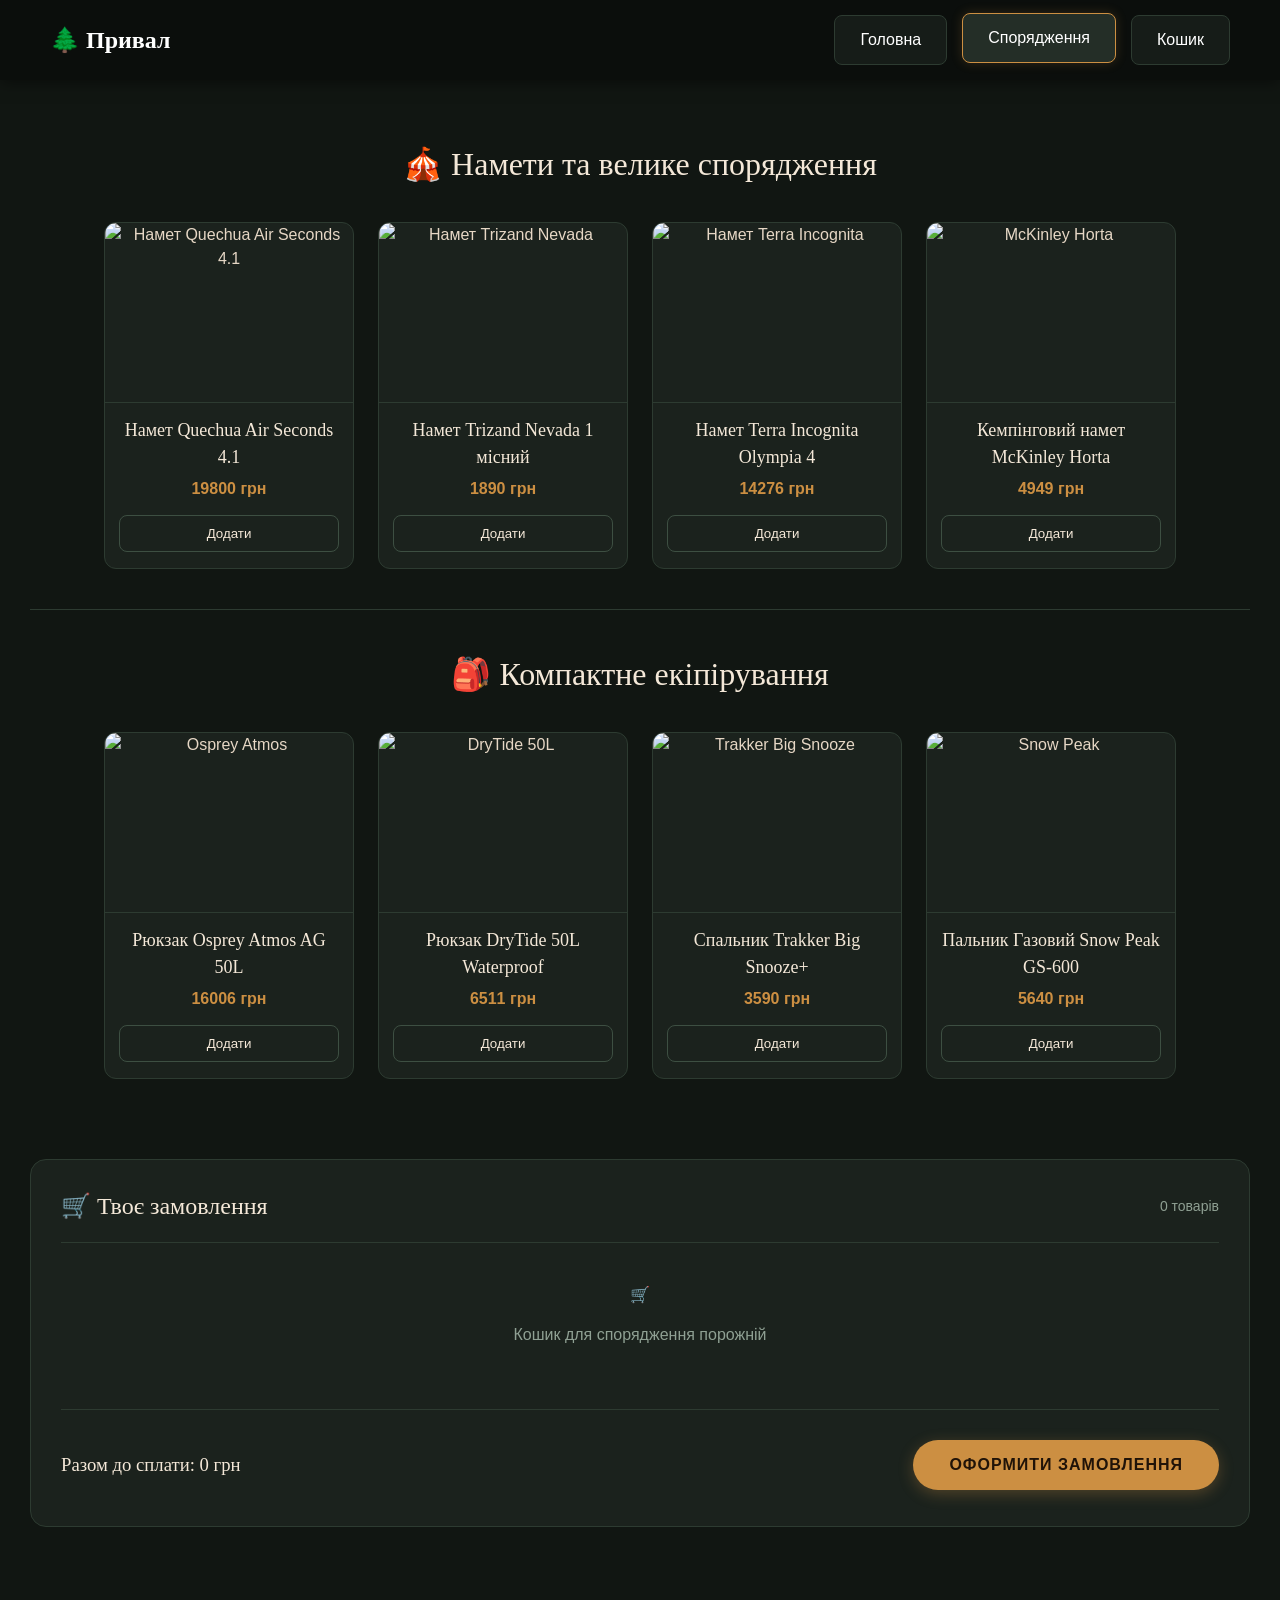
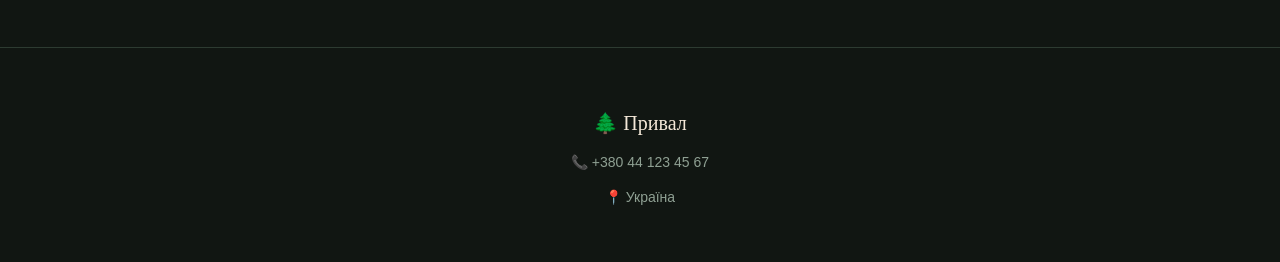
==== catalog.html @ 3d064ebd "скелет сайту" ====
<!DOCTYPE html>
<html lang="uk">
<head>
    <meta charset="UTF-8" />
    <meta name="viewport" content="width=device-width, initial-scale=1.0" />
    <title>Привал — Спорядження</title>
    <link rel="stylesheet" href="./style.css">
</head>
<body>

    <nav class="navbar">
      <div class="logo">🌲 Привал</div>
      <div class="nav-buttons">
        <a href="./index.html">Головна</a>
        <a href="./catalog.html" class="active">Спорядження</a>
        <a href="#cart">Кошик</a>
      </div>
    </nav>

    <main>
      <section id="menu" class="menu-section">
        <h2>🎪 Намети та велике спорядження</h2>
        <div class="products">
            
            <div class="product">
                <img src="https://encrypted-tbn0.gstatic.com/images?q=tbn:ANd9GcQGm6g2wba1edFoTv6MEHc2P-28HxmRFaOlHBHRuiIBcw&s=10" alt="Намет Quechua Air Seconds 4.1" />
                <h3>Намет Quechua Air Seconds 4.1</h3>
                <p>19800 грн</p>
                <button data-name="Намет Quechua Air Seconds 4.1" data-price="19800" class="add-to-cart-btn">Додати</button>
            </div>

            <div class="product">
                <img src="https://encrypted-tbn0.gstatic.com/images?q=tbn:ANd9GcS1f1GEA_UHNCOSRzOutMaaDP851keE847baYWenuKg4w&s=10" alt="Намет Trizand Nevada" />
                <h3>Намет Trizand Nevada 1 місний</h3>
                <p>1890 грн</p>
                <button data-name="Намет Trizand Nevada 4 місний" data-price="1890" class="add-to-cart-btn">Додати</button>
            </div>

            <div class="product">
                <img src="https://encrypted-tbn0.gstatic.com/images?q=tbn:ANd9GcTVwwOmitrfmngxRjzTIgZGJCdhiE3jhxIwACFZUlAgLA&s=10" alt="Намет Terra Incognita" />
                <h3>Намет Terra Incognita Olympia 4</h3>
                <p>14276 грн</p>
                <button data-name="Намет Terra Incognita Olympia 4" data-price="14276" class="add-to-cart-btn">Додати</button>
            </div>

            <div class="product">
                <img src="https://encrypted-tbn0.gstatic.com/images?q=tbn:ANd9GcTi1rWc3SzjoexCOLsDJQbEFiVpJNK-JUG4YLcRy8eqYQ&s" alt="McKinley Horta" />
                <h3>Кемпінговий намет McKinley Horta</h3>
                <p>4949 грн</p>
                <button data-name="Кемпінговий намет McKinley Horta" data-price="4949" class="add-to-cart-btn">Додати</button>
            </div>

        </div>
      </section>

      <section class="menu-section sweets-section">
        <h2>🎒 Компактне екіпірування</h2>
        <div class="products">
            
            <div class="product">
                <img src="https://encrypted-tbn0.gstatic.com/images?q=tbn:ANd9GcSp0NMQpD7cM5kO9NEJudoNaPr93kkYctl3czNx7SO9NA&s=10" alt="Osprey Atmos" />
                <h3>Рюкзак Osprey Atmos AG 50L</h3>
                <p>16006 грн</p>
                <button data-name="Рюкзак Osprey Atmos AG 50L" data-price="16006" class="add-to-cart-btn">Додати</button>
            </div>

            <div class="product">
                <img src="https://encrypted-tbn0.gstatic.com/images?q=tbn:ANd9GcTNNmLAn_lC6kW7upzDwuEKzzZqrlwxmO4LAe0iiPgAGg&s=10" alt="DryTide 50L" />
                <h3>Рюкзак DryTide 50L Waterproof</h3>
                <p>6511 грн</p>
                <button data-name="Рюкзак DryTide 50L Waterproof" data-price="6511" class="add-to-cart-btn">Додати</button>
            </div>

            <div class="product">
                <img src="https://encrypted-tbn0.gstatic.com/images?q=tbn:ANd9GcT_lwdQkHltQ5ksGExZJE8_54b4TreEn6GZtsTHi8s6Sg&s=10" alt="Trakker Big Snooze" />
                <h3>Спальник Trakker Big Snooze+</h3>
                <p>3590 грн</p>
                <button data-name="Спальник Trakker Big Snooze+" data-price="3590" class="add-to-cart-btn">Додати</button>
            </div>

            <div class="product">
                <img src="https://encrypted-tbn0.gstatic.com/images?q=tbn:ANd9GcTb8XxMr0n_6QTz0ZhH1CKzoRhKMQkzaWxtCK8QApY8Fw&s=10" alt="Snow Peak" />
                <h3>Пальник Газовий Snow Peak GS-600</h3>
                <p>5640 грн</p>
                <button data-name="Пальник Газовий Snow Peak GS-600" data-price="5640" class="add-to-cart-btn">Додати</button>
            </div>

        </div>
      </section>

      <section class="cart-section" id="cart">
        <div class="cart-header">
          <h2>🛒 Твоє замовлення</h2>
          <span id="cartCount">0 товарів</span>
        </div>

        <div id="cartItems"></div>

        <div class="cart-bottom">
          <h3>Разом до сплати: <span id="total">0</span> грн</h3>
          <button class="order-btn" id="orderBtn">Оформити замовлення</button>
        </div>
      </section>
    </main>

    <footer>
      <p>🌲 Привал</p>
      <p>📞 +380 44 123 45 67</p>
      <p>📍 Україна</p>
    </footer>

    <script src="./catalog.js" defer></script>
</body>
</html>
---- style.css ----
@import url('https://googleapis.com');

:root {
    --bg: #111612;
    --surface: #1b221d;
    --surface-raised: #242e27;
    --border: #2d3b31;
    --border-light: #3d4f42;
    --cream: #f4e8d8;
    --text: #e6d7c5;
    --text-muted: #8fa093;
    --accent: #cc8f42;
    --accent-hover: #e2a755;
    --accent-ink: #201308;
}

* {
    box-sizing: border-box;
}

html {
    scroll-behavior: smooth;
}

body {
    margin: 0;
    background: var(--bg);
    color: var(--text);
    font-family: 'Karla', sans-serif;
    line-height: 1.5;
}

h1, h2, h3 {
    font-family: 'Fraunces', serif;
    color: var(--cream);
    font-weight: 500;
}

/* ---------- Navbar ---------- */
.navbar {
    width: 100%;
    height: 80px;
    background: #0b0e0c;
    display: flex;
    align-items: center;
    justify-content: space-between;
    padding: 0 50px;
    box-shadow: 0 2px 15px rgba(0,0,0,0.5);
    position: sticky;
    top: 0;
    z-index: 1000;
}

.logo {
    color: white;
    font-size: 24px;
    font-weight: bold;
    font-family: 'Fraunces', serif;
}

.nav-buttons  {
    display: flex;
    gap: 15px;
}

.nav-buttons a {
    background: #161c18;
    color: white;
    border: 1px solid var(--border);
    padding: 12px 25px;
    border-radius: 8px;
    font-size: 16px;
    cursor: pointer;
    transition: 0.3s;
    text-decoration: none;
}

.nav-buttons a:hover,
.nav-buttons a.active {
    background: var(--surface-raised);
    box-shadow: 0 0 12px rgba(204, 143, 66, 0.2);
    transform: translateY(-2px);
    border-color: var(--accent);
}

/* ---------- Hero (index.html) ---------- */
main {
    max-width: 1300px;
    margin: auto;
    padding: 20px 30px;
}

.hero-section {
    background: linear-gradient(135deg, rgba(17, 22, 18, 0.95) 0%, rgba(36, 46, 39, 0.85) 100%), 
                url('https://unsplash.com') no-repeat center center/cover;
    color: white;
    padding: 100px 40px;
    border-radius: 24px;
    border: 1px solid var(--border);
    text-align: center;
    min-height: 500px;
    display: flex;
    flex-direction: column;
    justify-content: center;
    align-items: center;
    margin-top: 20px;
}

.hero-subtitle {
    display: inline-block;
    color: var(--accent);
    font-size: 14px;
    font-weight: 700;
    text-transform: uppercase;
    letter-spacing: 2px;
    margin-bottom: 15px;
}

.hero-section h2 {
    font-size: clamp(34px, 5vw, 52px);
    margin: 0 0 20px;
    line-height: 1.2;
}

.hero-section p {
    font-size: 18px;
    color: var(--text-muted);
    max-width: 700px;
    margin: 0 auto 35px;
}

.btn {
    background: var(--accent);
    color: var(--accent-ink);
    border: none;
    font-family: 'Karla', sans-serif;
    font-weight: 700;
    font-size: 15px;
    padding: 14px 35px;
    border-radius: 999px;
    cursor: pointer;
    text-decoration: none;
    display: inline-block;
    transition: background 0.2s ease, transform 0.2s ease;
}

.btn:hover {
    background: var(--accent-hover);
    transform: translateY(-2px);
}

/* ---------- Layout & Sections (catalog.html) ---------- */
.menu-section {
    padding: 40px 0;
}

.menu-section h2 {
    text-align: center;
    font-size: 32px;
    margin: 0 0 34px;
}

.sweets-section {
    border-top: 1px solid var(--border);
}

/* ---------- Product grid ---------- */
.products {
    display: flex;
    flex-wrap: wrap;
    justify-content: center;
    gap: 24px;
}

.product {
    width: 250px;
    background: var(--surface);
    border: 1px solid var(--border);
    border-radius: 12px;
    overflow: hidden;
    text-align: center;
    transition: border-color 0.2s ease, transform 0.2s ease;
    display: flex;
    flex-direction: column;
} 

.product:hover {
    box-shadow: 0 4px 20px rgba(0, 0, 0, 0.4);
    transform: translateY(-5px);
    border-color: var(--border-light);
}

.product img {
    width: 100%;
    height: 180px;
    object-fit: cover;
    border-bottom: 1px solid var(--border);
}

.product h3 {
    font-size: 18px;
    margin: 14px 12px 6px;
    min-height: 44px;
    display: flex;
    align-items: center;
    justify-content: center;
}

.product p {
    color: var(--accent);
    font-weight: 700;
    font-size: 16px;
    margin: 0 0 14px;
}

.product button {
    background: transparent;
    color: var(--cream);
    border: 1px solid var(--border-light);
    padding: 10px 20px;
    margin: 0 14px 16px;
    border-radius: 8px;
    cursor: pointer;
    font-family: 'Karla', sans-serif;
    font-weight: 500;
    transition: 0.2s;
}

.product button:hover {
    background: var(--accent);
    border-color: var(--accent);
    color: var(--accent-ink);
}

/* ---------- Cart ---------- */
.cart-section {
    margin: 40px auto;
    padding: 28px 30px;
    background: var(--surface);
    border: 1px solid var(--border);
    border-radius: 16px;
}

.cart-header {
    display: flex;
    justify-content: space-between;
    align-items: center;
    padding-bottom: 18px;
    border-bottom: 1px solid var(--border);
}

.cart-header h2 {
    font-size: 24px;
    margin: 0;
}

#cartCount {
    color: var(--text-muted);
    font-size: 14px;
}

.empty-cart {
    text-align: center;
    padding: 40px 0 20px;
    color: var(--text-muted);
}

.cart-item {
    display: flex;
    align-items: center;
    justify-content: space-between;
    gap: 20px;
    padding: 14px 16px;
    margin-top: 12px;
    background: var(--surface-raised);
    border: 1px solid var(--border);
    border-radius: 9px;
}

.cart-item-info {
    flex: 1;
    min-width: 0;
}

.cart-item-name {
    color: var(--cream);
    font-weight: 500;
}

.cart-item-price {
    color: var(--text-muted);
    font-size: 14px;
    margin-top: 2px;
}

.quantity {
    display: flex;
    gap: 6px;
    align-items: center;
}

.quantity button {
    background: transparent;
    color: var(--cream);
    border: 1px solid var(--border-light);
    padding: 6px 13px;
    border-radius: 6px;
    cursor: pointer;
}

.quantity button:hover {
    background: var(--accent);
    border-color: var(--accent);
    color: var(--accent-ink);
}

.remove {
    background: transparent;
    color: var(--text-muted);
    border: 1px solid var(--border);
    padding: 8px 14px;
    border-radius: 6px;
    cursor: pointer;
}

.remove:hover {
    border-color: #a55;
    color: #e08080;
}

.cart-bottom {
    display: flex;
    justify-content: space-between;
    align-items: center;
    margin-top: 26px;
    padding-top: 22px;
    border-top: 1px solid var(--border);
}

/* ---------- Footer ---------- */
footer {
    text-align: center;
    padding: 40px 24px;
    border-top: 1px solid var(--border);
    color: var(--text-muted);
    font-size: 14px;
    margin-top: 60px;
}

footer p:first-child {
    font-family: 'Fraunces', serif;
    color: var(--cream);
    font-size: 20px;
    margin-bottom: 12px;
}

/* ---------- Responsive ---------- */
@media (max-width: 600px) {
    .navbar {
        padding: 15px 10px;
        flex-direction: column;
        height: auto;
        gap: 15px;
    }
    .nav-buttons {
        width: 100%;
        justify-content: center;
    }
}
.order-btn {
    background: var(--accent);
    color: var(--accent-ink);
    padding: 16px 36px;
    border: none;
    border-radius: 999px;
    font-family: 'Karla', sans-serif;
    font-weight: 700;
    font-size: 16px;
    cursor: pointer;
    text-transform: uppercase;
    letter-spacing: 1px;
    transition: background 0.3s cubic-bezier(0.4, 0, 0.2, 1), 
                transform 0.2s ease, 
                box-shadow 0.3s ease;
    box-shadow: 0 4px 15px rgba(204, 143, 66, 0.3);
    animation: buttonPulse 2s infinite ease-in-out;
}

.order-btn:hover {
    background: var(--accent-hover);
    transform: translateY(-3px);
    box-shadow: 0 8px 25px rgba(226, 167, 85, 0.5);
}

.order-btn:active {
    transform: translateY(-1px);
    box-shadow: 0 4px 10px rgba(204, 143, 66, 0.4);
}

@keyframes buttonPulse {
    0% {
        box-shadow: 0 4px 15px rgba(204, 143, 66, 0.3);
    }
    50% {
        box-shadow: 0 4px 25px rgba(204, 143, 66, 0.6), 
                    0 0 0 10px rgba(204, 143, 66, 0.15);
    }
    100% {
        box-shadow: 0 4px 15px rgba(204, 143, 66, 0.3);
    }
}
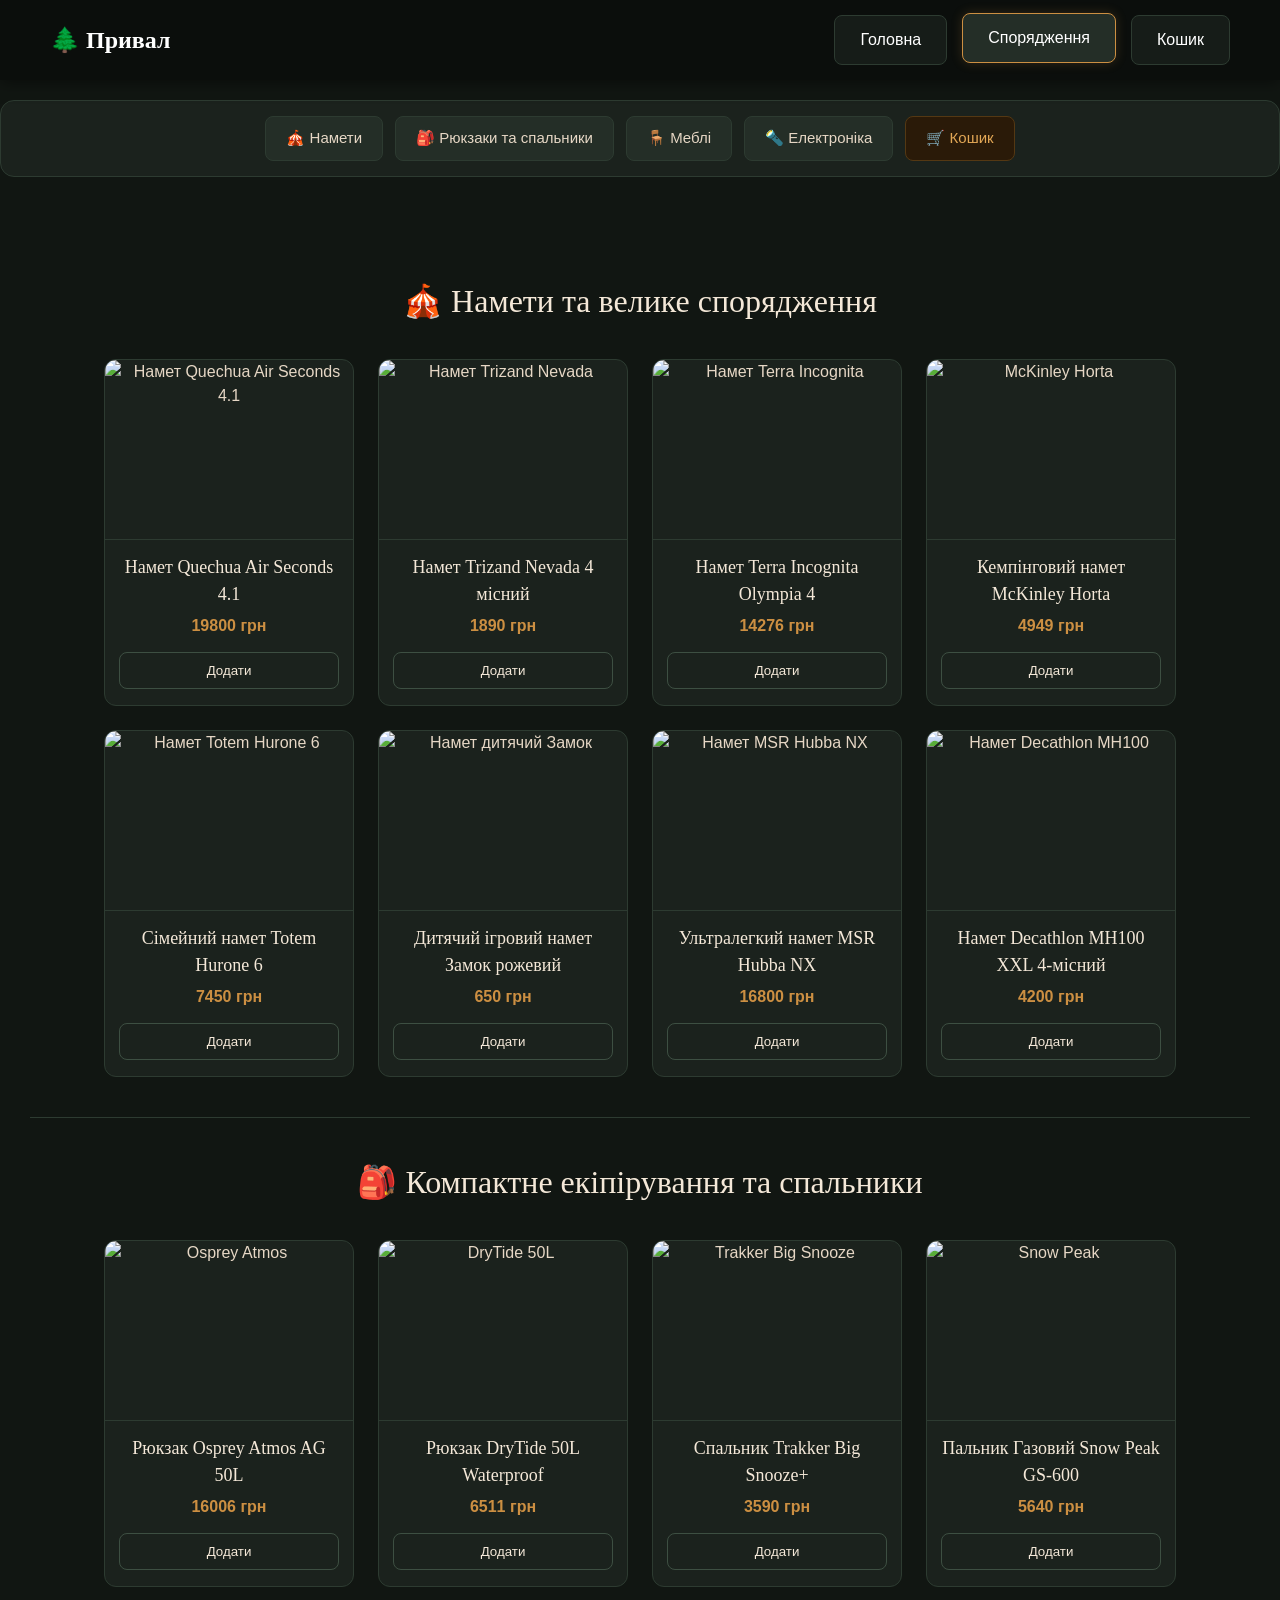
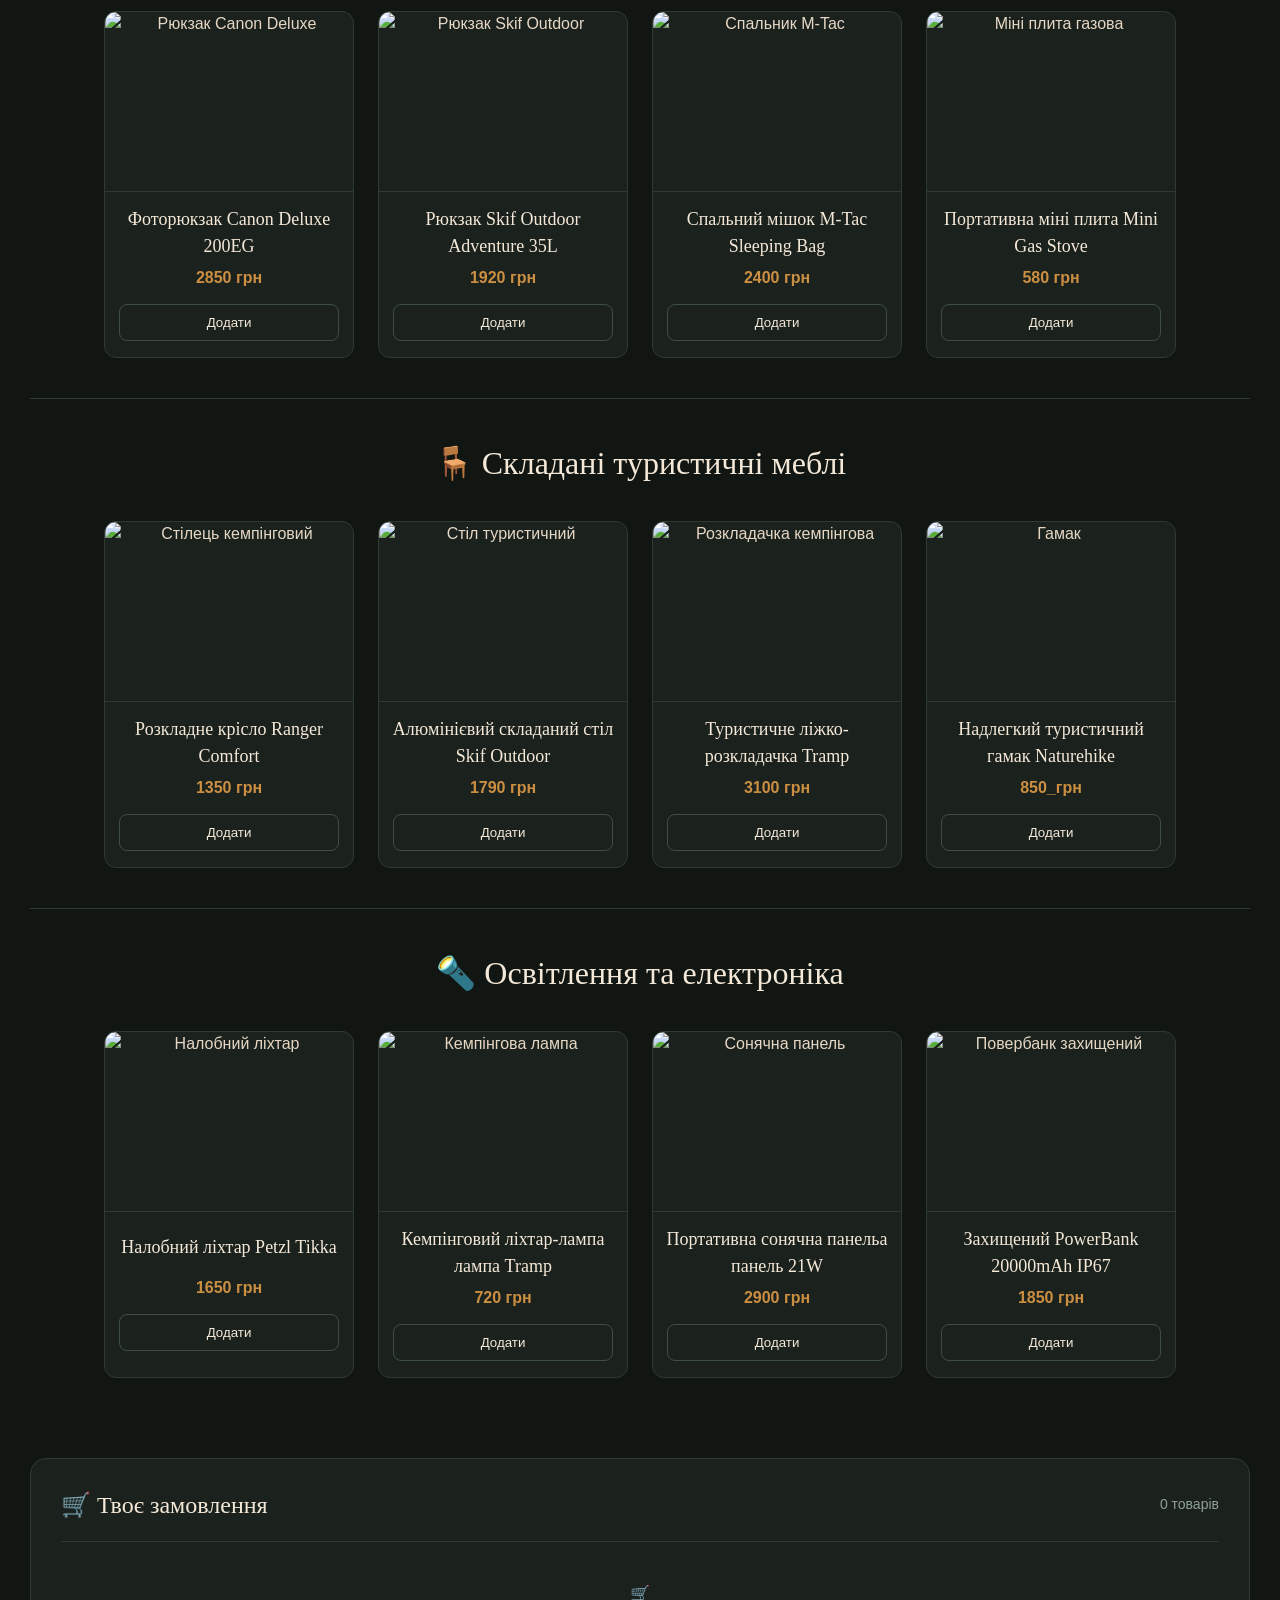
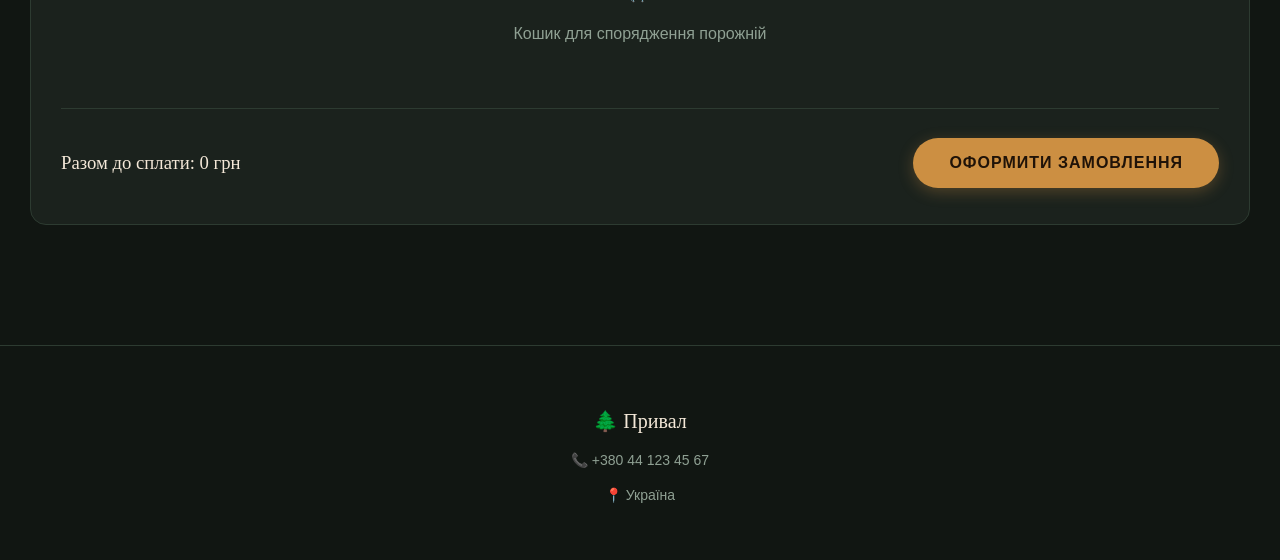
==== commit 6cbf930b: "я збільшив кількість товарів" ====
--- a/catalog.html
+++ b/catalog.html
@@ -16,73 +16,205 @@
         <a href="#cart">Кошик</a>
       </div>
     </nav>
-
+<div class="category-nav">
+    <a href="#tents-section" class="category-link">🎪 Намети</a>
+    <a href="#backpacks-section" class="category-link">🎒 Рюкзаки та спальники</a>
+    <a href="#furniture-section" class="category-link">🪑 Меблі</a>
+    <a href="#light-section" class="category-link">🔦 Електроніка</a>
+    <a href="#cart" class="category-link cart-link">🛒 Кошик</a>
+</div>
     <main>
-      <section id="menu" class="menu-section">
+      <section id="tents-section" class="menu-section">
         <h2>🎪 Намети та велике спорядження</h2>
         <div class="products">
             
             <div class="product">
-                <img src="https://encrypted-tbn0.gstatic.com/images?q=tbn:ANd9GcQGm6g2wba1edFoTv6MEHc2P-28HxmRFaOlHBHRuiIBcw&s=10" alt="Намет Quechua Air Seconds 4.1" />
+                <img src="https://gstatic.com" alt="Намет Quechua Air Seconds 4.1" />
                 <h3>Намет Quechua Air Seconds 4.1</h3>
                 <p>19800 грн</p>
                 <button data-name="Намет Quechua Air Seconds 4.1" data-price="19800" class="add-to-cart-btn">Додати</button>
             </div>
 
             <div class="product">
-                <img src="https://encrypted-tbn0.gstatic.com/images?q=tbn:ANd9GcS1f1GEA_UHNCOSRzOutMaaDP851keE847baYWenuKg4w&s=10" alt="Намет Trizand Nevada" />
-                <h3>Намет Trizand Nevada 1 місний</h3>
+                <img src="https://gstatic.com" alt="Намет Trizand Nevada" />
+                <h3>Намет Trizand Nevada 4 місний</h3>
                 <p>1890 грн</p>
                 <button data-name="Намет Trizand Nevada 4 місний" data-price="1890" class="add-to-cart-btn">Додати</button>
             </div>
 
             <div class="product">
-                <img src="https://encrypted-tbn0.gstatic.com/images?q=tbn:ANd9GcTVwwOmitrfmngxRjzTIgZGJCdhiE3jhxIwACFZUlAgLA&s=10" alt="Намет Terra Incognita" />
+                <img src="https://gstatic.com" alt="Намет Terra Incognita" />
                 <h3>Намет Terra Incognita Olympia 4</h3>
                 <p>14276 грн</p>
                 <button data-name="Намет Terra Incognita Olympia 4" data-price="14276" class="add-to-cart-btn">Додати</button>
             </div>
 
             <div class="product">
-                <img src="https://encrypted-tbn0.gstatic.com/images?q=tbn:ANd9GcTi1rWc3SzjoexCOLsDJQbEFiVpJNK-JUG4YLcRy8eqYQ&s" alt="McKinley Horta" />
+                <img src="https://gstatic.com" alt="McKinley Horta" />
                 <h3>Кемпінговий намет McKinley Horta</h3>
                 <p>4949 грн</p>
                 <button data-name="Кемпінговий намет McKinley Horta" data-price="4949" class="add-to-cart-btn">Додати</button>
             </div>
 
-        </div>
-      </section>
-
-      <section class="menu-section sweets-section">
-        <h2>🎒 Компактне екіпірування</h2>
+            <div class="product">
+                <img src="сюди встав посилання" alt="Намет Totem Hurone 6" />
+                <h3>Сімейний намет Totem Hurone 6</h3>
+                <p>7450 грн</p>
+                <button data-name="Сімейний намет Totem Hurone 6" data-price="7450" class="add-to-cart-btn">Додати</button>
+            </div>
+
+            <div class="product">
+                <img src="сюди встав посилання" alt="Намет дитячий Замок" />
+                <h3>Дитячий ігровий намет Замок рожевий</h3>
+                <p>650 грн</p>
+                <button data-name="Дитячий ігровий намет Замок рожевий" data-price="650" class="add-to-cart-btn">Додати</button>
+            </div>
+
+            <div class="product">
+                <img src="сюди встав посилання" alt="Намет MSR Hubba NX" />
+                <h3>Ультралегкий намет MSR Hubba NX</h3>
+                <p>16800 грн</p>
+                <button data-name="Ультралегкий намет MSR Hubba NX" data-price="16800" class="add-to-cart-btn">Додати</button>
+            </div>
+
+            <div class="product">
+                <img src="сюди встав посилання" alt="Намет Decathlon MH100" />
+                <h3>Намет Decathlon MH100 XXL 4-місний</h3>
+                <p>4200 грн</p>
+                <button data-name="Намет Decathlon MH100 XXL 4-місний" data-price="4200" class="add-to-cart-btn">Додати</button>
+            </div>
+
+        </div>
+      </section>
+
+      <section id="backpacks-section" class="menu-section sweets-section">
+        <h2>🎒 Компактне екіпірування та спальники</h2>
         <div class="products">
             
             <div class="product">
-                <img src="https://encrypted-tbn0.gstatic.com/images?q=tbn:ANd9GcSp0NMQpD7cM5kO9NEJudoNaPr93kkYctl3czNx7SO9NA&s=10" alt="Osprey Atmos" />
+                <img src="https://gstatic.com" alt="Osprey Atmos" />
                 <h3>Рюкзак Osprey Atmos AG 50L</h3>
                 <p>16006 грн</p>
                 <button data-name="Рюкзак Osprey Atmos AG 50L" data-price="16006" class="add-to-cart-btn">Додати</button>
             </div>
 
             <div class="product">
-                <img src="https://encrypted-tbn0.gstatic.com/images?q=tbn:ANd9GcTNNmLAn_lC6kW7upzDwuEKzzZqrlwxmO4LAe0iiPgAGg&s=10" alt="DryTide 50L" />
+                <img src="https://gstatic.com" alt="DryTide 50L" />
                 <h3>Рюкзак DryTide 50L Waterproof</h3>
                 <p>6511 грн</p>
                 <button data-name="Рюкзак DryTide 50L Waterproof" data-price="6511" class="add-to-cart-btn">Додати</button>
             </div>
 
             <div class="product">
-                <img src="https://encrypted-tbn0.gstatic.com/images?q=tbn:ANd9GcT_lwdQkHltQ5ksGExZJE8_54b4TreEn6GZtsTHi8s6Sg&s=10" alt="Trakker Big Snooze" />
+                <img src="https://gstatic.com" alt="Trakker Big Snooze" />
                 <h3>Спальник Trakker Big Snooze+</h3>
                 <p>3590 грн</p>
                 <button data-name="Спальник Trakker Big Snooze+" data-price="3590" class="add-to-cart-btn">Додати</button>
             </div>
 
             <div class="product">
-                <img src="https://encrypted-tbn0.gstatic.com/images?q=tbn:ANd9GcTb8XxMr0n_6QTz0ZhH1CKzoRhKMQkzaWxtCK8QApY8Fw&s=10" alt="Snow Peak" />
+                <img src="https://gstatic.com" alt="Snow Peak" />
                 <h3>Пальник Газовий Snow Peak GS-600</h3>
                 <p>5640 грн</p>
                 <button data-name="Пальник Газовий Snow Peak GS-600" data-price="5640" class="add-to-cart-btn">Додати</button>
+            </div>
+
+            <div class="product">
+                <img src="сюди встав посилання" alt="Рюкзак Canon Deluxe" />
+                <h3>Фоторюкзак Canon Deluxe 200EG</h3>
+                <p>2850 грн</p>
+                <button data-name="Фоторюкзак Canon Deluxe 200EG" data-price="2850" class="add-to-cart-btn">Додати</button>
+            </div>
+
+            <div class="product">
+                <img src="сюди встав посилання" alt="Рюкзак Skif Outdoor" />
+                <h3>Рюкзак Skif Outdoor Adventure 35L</h3>
+                <p>1920 грн</p>
+                <button data-name="Рюкзак Skif Outdoor Adventure 35L" data-price="1920" class="add-to-cart-btn">Додати</button>
+            </div>
+
+            <div class="product">
+                <img src="сюди встав посилання" alt="Спальник M-Tac" />
+                <h3>Спальний мішок M-Tac Sleeping Bag</h3>
+                <p>2400 грн</p>
+                <button data-name="Спальний мішок M-Tac Sleeping Bag" data-price="2400" class="add-to-cart-btn">Додати</button>
+            </div>
+
+            <div class="product">
+                <img src="сюди встав посилання" alt="Міні плита газова" />
+                <h3>Портативна міні плита Mini Gas Stove</h3>
+                <p>580 грн</p>
+                <button data-name="Портативна міні плита Mini Gas Stove" data-price="580" class="add-to-cart-btn">Додати</button>
+            </div>
+
+        </div>
+      </section>
+
+      <section id="furniture-section" class="menu-section sweets-section">
+        <h2>🪑 Складані туристичні меблі</h2>
+        <div class="products">
+
+            <div class="product">
+                <img src="сюди встав посилання" alt="Стілець кемпінговий" />
+                <h3>Розкладне крісло Ranger Сomfort</h3>
+                <p>1350 грн</p>
+                <button data-name="Розкладне крісло Ranger Сomfort" data-price="1350" class="add-to-cart-btn">Додати</button>
+            </div>
+
+            <div class="product">
+                <img src="сюди встав посилання" alt="Стіл туристичний" />
+                <h3>Алюмінієвий складаний стіл Skif Outdoor</h3>
+                <p>1790 грн</p>
+                <button data-name="Алюмінієвий складаний стіл Skif Outdoor" data-price="1790" class="add-to-cart-btn">Додати</button>
+            </div>
+
+            <div class="product">
+                <img src="сюди встав посилання" alt="Розкладачка кемпінгова" />
+                <h3>Туристичне ліжко-розкладачка Tramp</h3>
+                <p>3100 грн</p>
+                <button data-name="Туристичне ліжко-розкладачка Tramp" data-price="3100" class="add-to-cart-btn">Додати</button>
+            </div>
+
+            <div class="product">
+                <img src="сюди встав посилання" alt="Гамак" />
+                <h3>Надлегкий туристичний гамак Naturehike</h3>
+                <p>850_грн</p>
+                <button data-name="Надлегкий туристичний гамак Naturehike" data-price="850" class="add-to-cart-btn">Додати</button>
+            </div>
+
+        </div>
+      </section>
+
+      <section id="light-section" class="menu-section sweets-section">
+        <h2>🔦 Освітлення та електроніка</h2>
+        <div class="products">
+
+            <div class="product">
+                <img src="сюди встав посилання" alt="Налобний ліхтар" />
+                <h3>Налобний ліхтар Petzl Tikka</h3>
+                <p>1650 грн</p>
+                <button data-name="Налобний ліхтар Petzl Tikka" data-price="1650" class="add-to-cart-btn">Додати</button>
+            </div>
+
+            <div class="product">
+                <img src="сюди встав посилання" alt="Кемпінгова лампа" />
+                <h3>Кемпінговий ліхтар-лампа лампа Tramp</h3>
+                <p>720 грн</p>
+                <button data-name="Кемпінговий ліхтар-лампа лампа Tramp" data-price="720" class="add-to-cart-btn">Додати</button>
+            </div>
+
+            <div class="product">
+                <img src="сюди встав посилання" alt="Сонячна панель" />
+                <h3>Портативна сонячна панельа панель 21W</h3>
+                <p>2900 грн</p>
+                <button data-name="Портативна сонячна панельа панель 21W" data-price="2900" class="add-to-cart-btn">Додати</button>
+            </div>
+
+            <div class="product">
+                <img src="https://unsplash.com" alt="Повербанк захищений" />
+                <h3>Захищений PowerBank 20000mAh IP67</h3>
+                <p>1850 грн</p>
+                <button data-name="Захищений PowerBank 20000mAh IP67" data-price="1850" class="add-to-cart-btn">Додати</button>
             </div>
 
         </div>
@@ -110,5 +242,24 @@
     </footer>
 
     <script src="./catalog.js" defer></script>
+
+    <div id="orderModal" class="modal-overlay">
+        <div class="modal-content">
+            <div class="modal-icon">🌲</div>
+            <h2>Дякую за покупку!</h2>
+            <p>Ваше спорядження для пригод уже готується до відправки.</p>
+            <button id="closeModalBtn" class="modal-btn">Чудово</button>
+        </div>
+    </div>
+
+    <div id="emptyCartModal" class="modal-overlay">
+        <div class="modal-content">
+            <div class="modal-icon">🎒</div>
+            <h2>Кошик порожній!</h2>
+            <p>Ви ще не додали жодного спорядження для вашого привалу.</p>
+            <button id="closeEmptyModalBtn" class="modal-btn">Зрозуміло</button>
+        </div>
+    </div>
+
 </body>
-</html>
+</html>
--- a/style.css
+++ b/style.css
@@ -408,4 +408,137 @@
     100% {
         box-shadow: 0 4px 15px rgba(204, 143, 66, 0.3);
     }
+}
+
+.modal-overlay {
+    position: fixed;
+    top: 0;
+    left: 0;
+    width: 100%;
+    height: 100%;
+    background: rgba(17, 22, 18, 0.8);
+    backdrop-filter: blur(8px);
+    display: flex;
+    justify-content: center;
+    align-items: center;
+    z-index: 2000;
+    opacity: 0;
+    pointer-events: none;
+    transition: opacity 0.3s ease;
+}
+
+.modal-overlay.active {
+    opacity: 1;
+    pointer-events: all;
+}
+
+.modal-content {
+    background: var(--surface);
+    border: 1px solid var(--border-light);
+    padding: 40px;
+    border-radius: 20px;
+    text-align: center;
+    max-width: 400px;
+    width: 90%;
+    box-shadow: 0 10px 30px rgba(0, 0, 0, 0.5);
+    transform: scale(0.8);
+    transition: transform 0.3s cubic-bezier(0.34, 1.56, 0.64, 1);
+}
+
+.modal-overlay.active .modal-content {
+    transform: scale(1);
+}
+
+.modal-icon {
+    font-size: 50px;
+    margin-bottom: 15px;
+    animation: iconBounce 1s ease infinite alternate;
+}
+
+.modal-content h2 {
+    margin: 0 0 10px;
+    font-size: 28px;
+}
+
+.modal-content p {
+    color: var(--text-muted);
+    font-size: 15px;
+    margin: 0 0 25px;
+}
+
+.modal-btn {
+    background: var(--accent);
+    color: var(--accent-ink);
+    border: none;
+    padding: 12px 30px;
+    border-radius: 8px;
+    font-family: 'Karla', sans-serif;
+    font-weight: 700;
+    font-size: 15px;
+    cursor: pointer;
+    transition: background 0.2s, transform 0.2s;
+}
+
+.modal-btn:hover {
+    background: var(--accent-hover);
+    transform: translateY(-2px);
+}
+
+@keyframes iconBounce {
+    from { transform: translateY(0); }
+    to { transform: translateY(-10px); }
+}
+.category-nav {
+    display: flex;
+    justify-content: center;
+    gap: 12px;
+    flex-wrap: wrap;
+    margin: 20px auto 40px;
+    padding: 15px;
+    background: var(--surface);
+    border: 1px solid var(--border);
+    border-radius: 14px;
+    max-width: 1300px;
+}
+
+.category-link {
+    background: var(--surface-raised);
+    color: var(--text);
+    text-decoration: none;
+    padding: 10px 20px;
+    border-radius: 8px;
+    font-size: 15px;
+    font-weight: 500;
+    border: 1px solid var(--border);
+    transition: all 0.2s ease;
+}
+
+.category-link:hover {
+    border-color: var(--accent);
+    background: var(--bg);
+    transform: translateY(-2px);
+}
+
+.category-link.cart-link {
+    background: #2a1a08;
+    border-color: #543813;
+    color: var(--accent-hover);
+}
+
+.category-link.cart-link:hover {
+    background: var(--accent);
+    color: var(--accent-ink);
+}
+
+@media (max-width: 600px) {
+    .category-nav {
+        gap: 8px;
+        padding: 10px;
+    }
+    .category-link {
+        font-size: 13px;
+        padding: 8px 14px;
+        flex: 1 1 calc(50% - 8px);
+        text-align: center;
+    }
 }
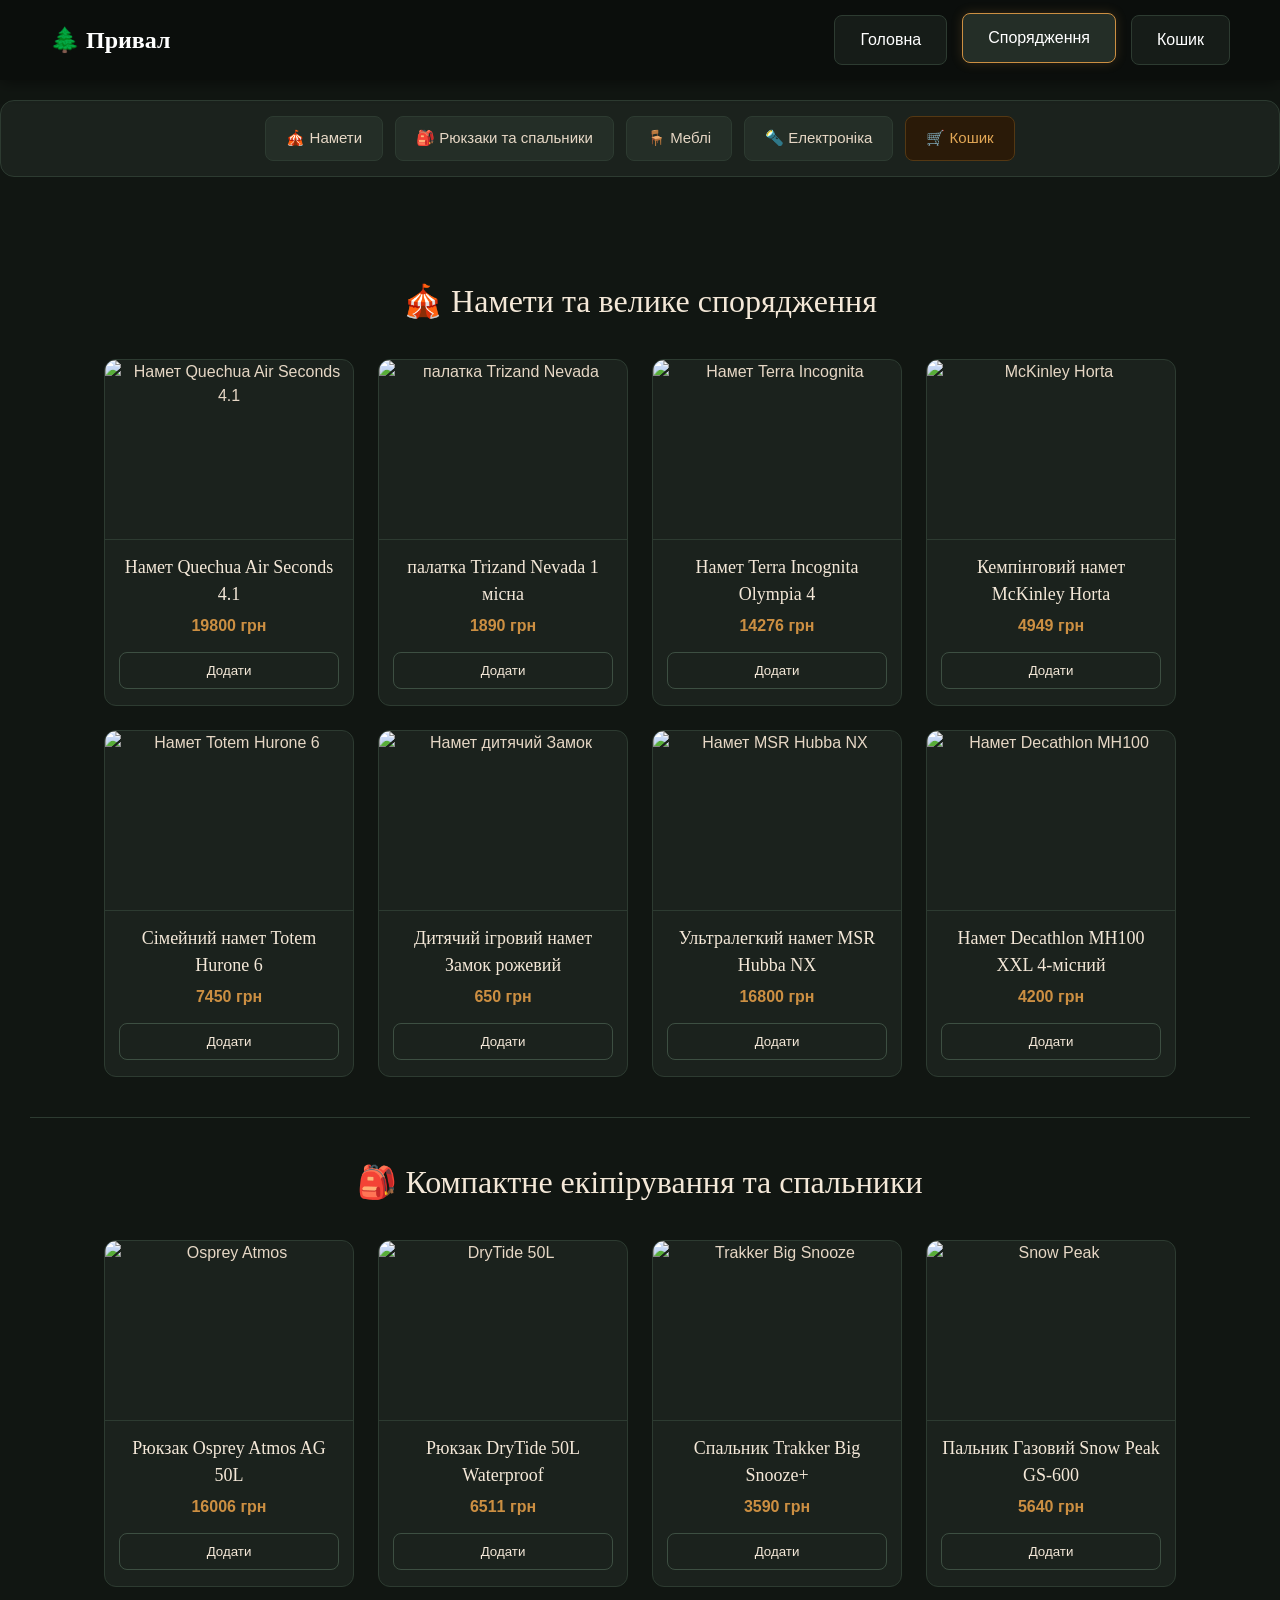
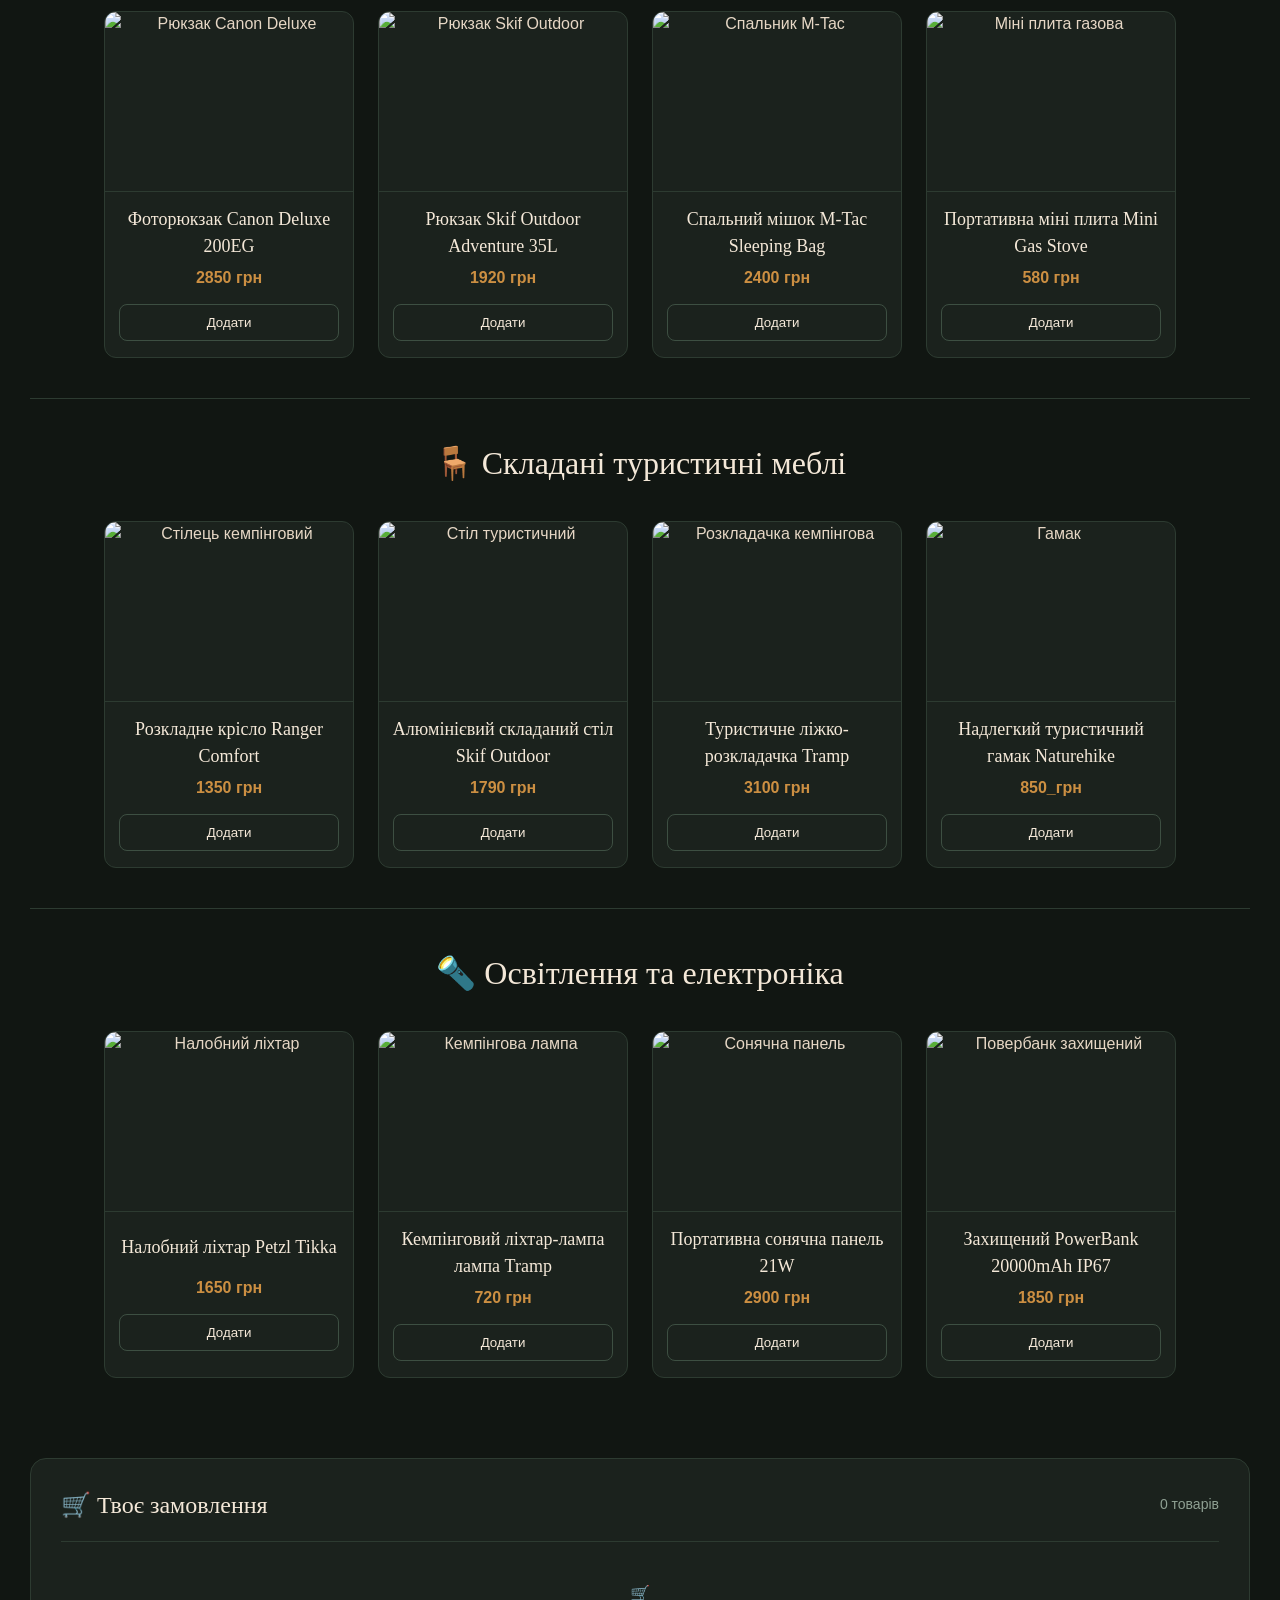
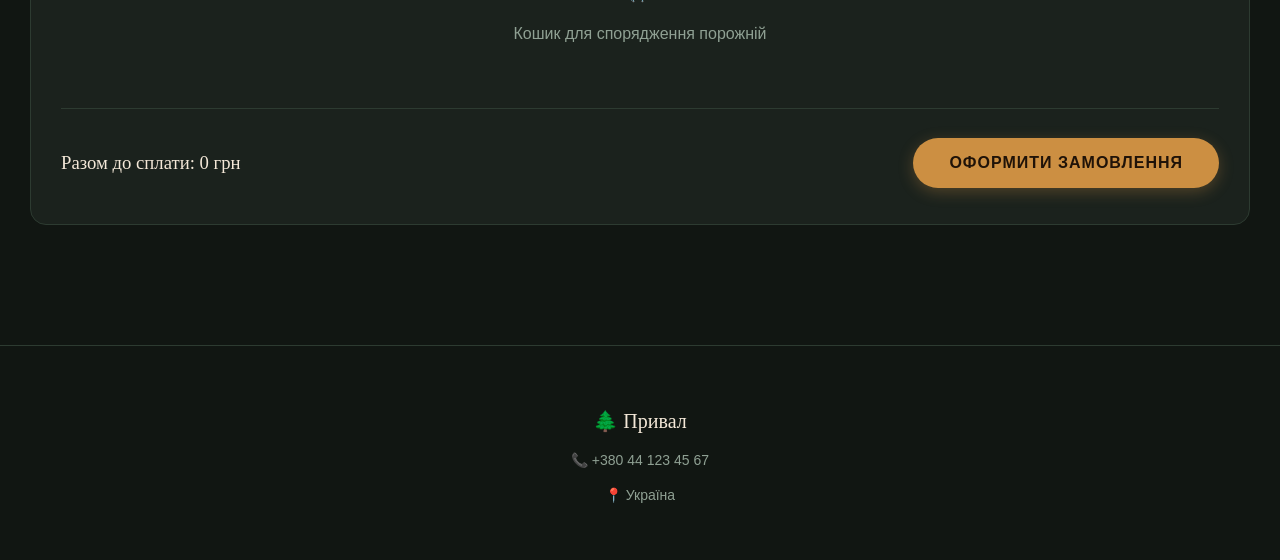
==== commit eafea01b: "додав всюди картинки" ====
--- a/catalog.html
+++ b/catalog.html
@@ -29,56 +29,56 @@
         <div class="products">
             
             <div class="product">
-                <img src="https://gstatic.com" alt="Намет Quechua Air Seconds 4.1" />
+                <img src="https://encrypted-tbn0.gstatic.com/images?q=tbn:ANd9GcT6CSs1Lr2prXg_mHYuPp2DwZKXlnhu2AVmq3A1NFnMeg&s" alt="Намет Quechua Air Seconds 4.1" />
                 <h3>Намет Quechua Air Seconds 4.1</h3>
                 <p>19800 грн</p>
                 <button data-name="Намет Quechua Air Seconds 4.1" data-price="19800" class="add-to-cart-btn">Додати</button>
             </div>
 
             <div class="product">
-                <img src="https://gstatic.com" alt="Намет Trizand Nevada" />
-                <h3>Намет Trizand Nevada 4 місний</h3>
+                <img src="https://encrypted-tbn0.gstatic.com/images?q=tbn:ANd9GcRLl2yXsFfzi2CmkSLgLwqoNkPv4Sn5eYP3SgHc3r_Nmg&s=10" alt="палатка Trizand Nevada" />
+                <h3>палатка Trizand Nevada 1 місна</h3>
                 <p>1890 грн</p>
                 <button data-name="Намет Trizand Nevada 4 місний" data-price="1890" class="add-to-cart-btn">Додати</button>
             </div>
 
             <div class="product">
-                <img src="https://gstatic.com" alt="Намет Terra Incognita" />
+                <img src="https://encrypted-tbn0.gstatic.com/images?q=tbn:ANd9GcRtd8lesLMX19X-QHFt_8smZj8tD5BpvKJ95TtXeh5aZg&s=10" alt="Намет Terra Incognita" />
                 <h3>Намет Terra Incognita Olympia 4</h3>
                 <p>14276 грн</p>
                 <button data-name="Намет Terra Incognita Olympia 4" data-price="14276" class="add-to-cart-btn">Додати</button>
             </div>
 
             <div class="product">
-                <img src="https://gstatic.com" alt="McKinley Horta" />
+                <img src="https://encrypted-tbn0.gstatic.com/images?q=tbn:ANd9GcTVRVBzau9HtTjsfYEsvFpJ1jXDw11yPuBgr_KJdaMcSA&s=10" alt="McKinley Horta" />
                 <h3>Кемпінговий намет McKinley Horta</h3>
                 <p>4949 грн</p>
                 <button data-name="Кемпінговий намет McKinley Horta" data-price="4949" class="add-to-cart-btn">Додати</button>
             </div>
 
             <div class="product">
-                <img src="сюди встав посилання" alt="Намет Totem Hurone 6" />
+                <img src="https://encrypted-tbn0.gstatic.com/images?q=tbn:ANd9GcSx8cJfPeUED4JHdOuEhpzf6U4zSBRJ-Hij2UWS79Ivgw&s=10" alt="Намет Totem Hurone 6" />
                 <h3>Сімейний намет Totem Hurone 6</h3>
                 <p>7450 грн</p>
                 <button data-name="Сімейний намет Totem Hurone 6" data-price="7450" class="add-to-cart-btn">Додати</button>
             </div>
 
             <div class="product">
-                <img src="сюди встав посилання" alt="Намет дитячий Замок" />
+                <img src="https://encrypted-tbn0.gstatic.com/images?q=tbn:ANd9GcTRoJnMBCVOpO4IUch-V6ujvQjUMn4ubAMN7mTQzY41Og&s" alt="Намет дитячий Замок" />
                 <h3>Дитячий ігровий намет Замок рожевий</h3>
                 <p>650 грн</p>
                 <button data-name="Дитячий ігровий намет Замок рожевий" data-price="650" class="add-to-cart-btn">Додати</button>
             </div>
 
             <div class="product">
-                <img src="сюди встав посилання" alt="Намет MSR Hubba NX" />
+                <img src="https://encrypted-tbn0.gstatic.com/images?q=tbn:ANd9GcSkAzqTxHbJ06Nev5l-Ifk4-6dRgXVMzyEeo18U3u22MA&s=10" alt="Намет MSR Hubba NX" />
                 <h3>Ультралегкий намет MSR Hubba NX</h3>
                 <p>16800 грн</p>
                 <button data-name="Ультралегкий намет MSR Hubba NX" data-price="16800" class="add-to-cart-btn">Додати</button>
             </div>
 
             <div class="product">
-                <img src="сюди встав посилання" alt="Намет Decathlon MH100" />
+                <img src="https://encrypted-tbn0.gstatic.com/images?q=tbn:ANd9GcTV7dfAhYqOF1Vl6XsFmDlOUNqBnVjkTfinYER-PUnq9Q&s=10" alt="Намет Decathlon MH100" />
                 <h3>Намет Decathlon MH100 XXL 4-місний</h3>
                 <p>4200 грн</p>
                 <button data-name="Намет Decathlon MH100 XXL 4-місний" data-price="4200" class="add-to-cart-btn">Додати</button>
@@ -92,56 +92,56 @@
         <div class="products">
             
             <div class="product">
-                <img src="https://gstatic.com" alt="Osprey Atmos" />
+                <img src="https://encrypted-tbn0.gstatic.com/images?q=tbn:ANd9GcT2cmtRhwgiCjWRKOl-ixONSQwNOf71JXXwT1_d7si86Q&s" alt="Osprey Atmos" />
                 <h3>Рюкзак Osprey Atmos AG 50L</h3>
                 <p>16006 грн</p>
                 <button data-name="Рюкзак Osprey Atmos AG 50L" data-price="16006" class="add-to-cart-btn">Додати</button>
             </div>
 
             <div class="product">
-                <img src="https://gstatic.com" alt="DryTide 50L" />
+                <img src="https://encrypted-tbn0.gstatic.com/images?q=tbn:ANd9GcRXNEKpkPbyjF_1P_HJ2M8BvcJYbxiMODJ6AvcUxMdGiQ&s=10" alt="DryTide 50L" />
                 <h3>Рюкзак DryTide 50L Waterproof</h3>
                 <p>6511 грн</p>
                 <button data-name="Рюкзак DryTide 50L Waterproof" data-price="6511" class="add-to-cart-btn">Додати</button>
             </div>
 
             <div class="product">
-                <img src="https://gstatic.com" alt="Trakker Big Snooze" />
+                <img src="https://encrypted-tbn0.gstatic.com/images?q=tbn:ANd9GcT_lwdQkHltQ5ksGExZJE8_54b4TreEn6GZtsTHi8s6Sg&s=10" alt="Trakker Big Snooze" />
                 <h3>Спальник Trakker Big Snooze+</h3>
                 <p>3590 грн</p>
                 <button data-name="Спальник Trakker Big Snooze+" data-price="3590" class="add-to-cart-btn">Додати</button>
             </div>
 
             <div class="product">
-                <img src="https://gstatic.com" alt="Snow Peak" />
+                <img src="https://encrypted-tbn0.gstatic.com/images?q=tbn:ANd9GcQDCQvD3LOGtMGoW2zZNyG5w7L44phdWJ2-dyPyddqbFA&s=10" alt="Snow Peak" />
                 <h3>Пальник Газовий Snow Peak GS-600</h3>
                 <p>5640 грн</p>
                 <button data-name="Пальник Газовий Snow Peak GS-600" data-price="5640" class="add-to-cart-btn">Додати</button>
             </div>
 
             <div class="product">
-                <img src="сюди встав посилання" alt="Рюкзак Canon Deluxe" />
+                <img src="https://encrypted-tbn0.gstatic.com/images?q=tbn:ANd9GcQsJdsE_6s2ZTk6Y0OGeMjMTb0DATrlN9b-CiMWX2zu_g&s=10" alt="Рюкзак Canon Deluxe" />
                 <h3>Фоторюкзак Canon Deluxe 200EG</h3>
                 <p>2850 грн</p>
                 <button data-name="Фоторюкзак Canon Deluxe 200EG" data-price="2850" class="add-to-cart-btn">Додати</button>
             </div>
 
             <div class="product">
-                <img src="сюди встав посилання" alt="Рюкзак Skif Outdoor" />
+                <img src="https://encrypted-tbn0.gstatic.com/images?q=tbn:ANd9GcRE3Z5wslgxSepzAzuysk0x8zHdgDnPKK0cUUywMeY0CA&s=10" alt="Рюкзак Skif Outdoor" />
                 <h3>Рюкзак Skif Outdoor Adventure 35L</h3>
                 <p>1920 грн</p>
                 <button data-name="Рюкзак Skif Outdoor Adventure 35L" data-price="1920" class="add-to-cart-btn">Додати</button>
             </div>
 
             <div class="product">
-                <img src="сюди встав посилання" alt="Спальник M-Tac" />
+                <img src="https://encrypted-tbn0.gstatic.com/images?q=tbn:ANd9GcQEALBiUFRV16kk3_KQtS_4ieXlb3KCxakedNrBPGHe6g&s=10" alt="Спальник M-Tac" />
                 <h3>Спальний мішок M-Tac Sleeping Bag</h3>
                 <p>2400 грн</p>
                 <button data-name="Спальний мішок M-Tac Sleeping Bag" data-price="2400" class="add-to-cart-btn">Додати</button>
             </div>
 
             <div class="product">
-                <img src="сюди встав посилання" alt="Міні плита газова" />
+                <img src="https://encrypted-tbn0.gstatic.com/images?q=tbn:ANd9GcSDzmlpJXUYnE6jF1vp_dxUkB-JllXxkQiWUwvAvIAi6A&s=10" alt="Міні плита газова" />
                 <h3>Портативна міні плита Mini Gas Stove</h3>
                 <p>580 грн</p>
                 <button data-name="Портативна міні плита Mini Gas Stove" data-price="580" class="add-to-cart-btn">Додати</button>
@@ -155,28 +155,28 @@
         <div class="products">
 
             <div class="product">
-                <img src="сюди встав посилання" alt="Стілець кемпінговий" />
+                <img src="https://encrypted-tbn0.gstatic.com/images?q=tbn:ANd9GcTdflUGpQfJxn2GHNIAqwxdQEAEHhY_jyyeY2CEJde9TQ&s=10" alt="Стілець кемпінговий" />
                 <h3>Розкладне крісло Ranger Сomfort</h3>
                 <p>1350 грн</p>
                 <button data-name="Розкладне крісло Ranger Сomfort" data-price="1350" class="add-to-cart-btn">Додати</button>
             </div>
 
             <div class="product">
-                <img src="сюди встав посилання" alt="Стіл туристичний" />
+                <img src="https://encrypted-tbn0.gstatic.com/images?q=tbn:ANd9GcTH3IIzLHOtryhhZO8ZBywYZdwYR02qqs7QQ7ubnb0oaw&s=10" alt="Стіл туристичний" />
                 <h3>Алюмінієвий складаний стіл Skif Outdoor</h3>
                 <p>1790 грн</p>
                 <button data-name="Алюмінієвий складаний стіл Skif Outdoor" data-price="1790" class="add-to-cart-btn">Додати</button>
             </div>
 
             <div class="product">
-                <img src="сюди встав посилання" alt="Розкладачка кемпінгова" />
+                <img src="https://encrypted-tbn0.gstatic.com/images?q=tbn:ANd9GcRDrI8OvHsIaos975y4f13uz5MN0PJd1yhWqktp4XcLDA&s=10" alt="Розкладачка кемпінгова" />
                 <h3>Туристичне ліжко-розкладачка Tramp</h3>
                 <p>3100 грн</p>
                 <button data-name="Туристичне ліжко-розкладачка Tramp" data-price="3100" class="add-to-cart-btn">Додати</button>
             </div>
 
             <div class="product">
-                <img src="сюди встав посилання" alt="Гамак" />
+                <img src="https://encrypted-tbn0.gstatic.com/images?q=tbn:ANd9GcSlDhKOViggbY2latgwT9XlXoSh3HjhUq-RtdrhSk61PQ&s" alt="Гамак" />
                 <h3>Надлегкий туристичний гамак Naturehike</h3>
                 <p>850_грн</p>
                 <button data-name="Надлегкий туристичний гамак Naturehike" data-price="850" class="add-to-cart-btn">Додати</button>
@@ -190,28 +190,28 @@
         <div class="products">
 
             <div class="product">
-                <img src="сюди встав посилання" alt="Налобний ліхтар" />
+                <img src="https://encrypted-tbn0.gstatic.com/images?q=tbn:ANd9GcSqBwigDRnHeqgajMOLC395SH5k0czQbXFgnEVcOZtc_w&s=10" alt="Налобний ліхтар" />
                 <h3>Налобний ліхтар Petzl Tikka</h3>
                 <p>1650 грн</p>
                 <button data-name="Налобний ліхтар Petzl Tikka" data-price="1650" class="add-to-cart-btn">Додати</button>
             </div>
 
             <div class="product">
-                <img src="сюди встав посилання" alt="Кемпінгова лампа" />
+                <img src="https://encrypted-tbn0.gstatic.com/images?q=tbn:ANd9GcQk6gBSgEDOpIlissCziC9yOj-El2ph5dLHRrPTxfGx4w&s=10" alt="Кемпінгова лампа" />
                 <h3>Кемпінговий ліхтар-лампа лампа Tramp</h3>
                 <p>720 грн</p>
                 <button data-name="Кемпінговий ліхтар-лампа лампа Tramp" data-price="720" class="add-to-cart-btn">Додати</button>
             </div>
 
             <div class="product">
-                <img src="сюди встав посилання" alt="Сонячна панель" />
-                <h3>Портативна сонячна панельа панель 21W</h3>
+                <img src="https://encrypted-tbn0.gstatic.com/images?q=tbn:ANd9GcQX1rL77N_7gwB_0orhGnNUqO9N9eS5ko6TQPp7tkyEQw&s=10" alt="Сонячна панель" />
+                <h3>Портативна сонячна панель 21W</h3>
                 <p>2900 грн</p>
                 <button data-name="Портативна сонячна панельа панель 21W" data-price="2900" class="add-to-cart-btn">Додати</button>
             </div>
 
             <div class="product">
-                <img src="https://unsplash.com" alt="Повербанк захищений" />
+                <img src="https://encrypted-tbn0.gstatic.com/images?q=tbn:ANd9GcTUUX1xxJdK6hk_4aSua-cYd8LAkMOqpKgHna9YnCTeVA&s" alt="Повербанк захищений" />
                 <h3>Захищений PowerBank 20000mAh IP67</h3>
                 <p>1850 грн</p>
                 <button data-name="Захищений PowerBank 20000mAh IP67" data-price="1850" class="add-to-cart-btn">Додати</button>
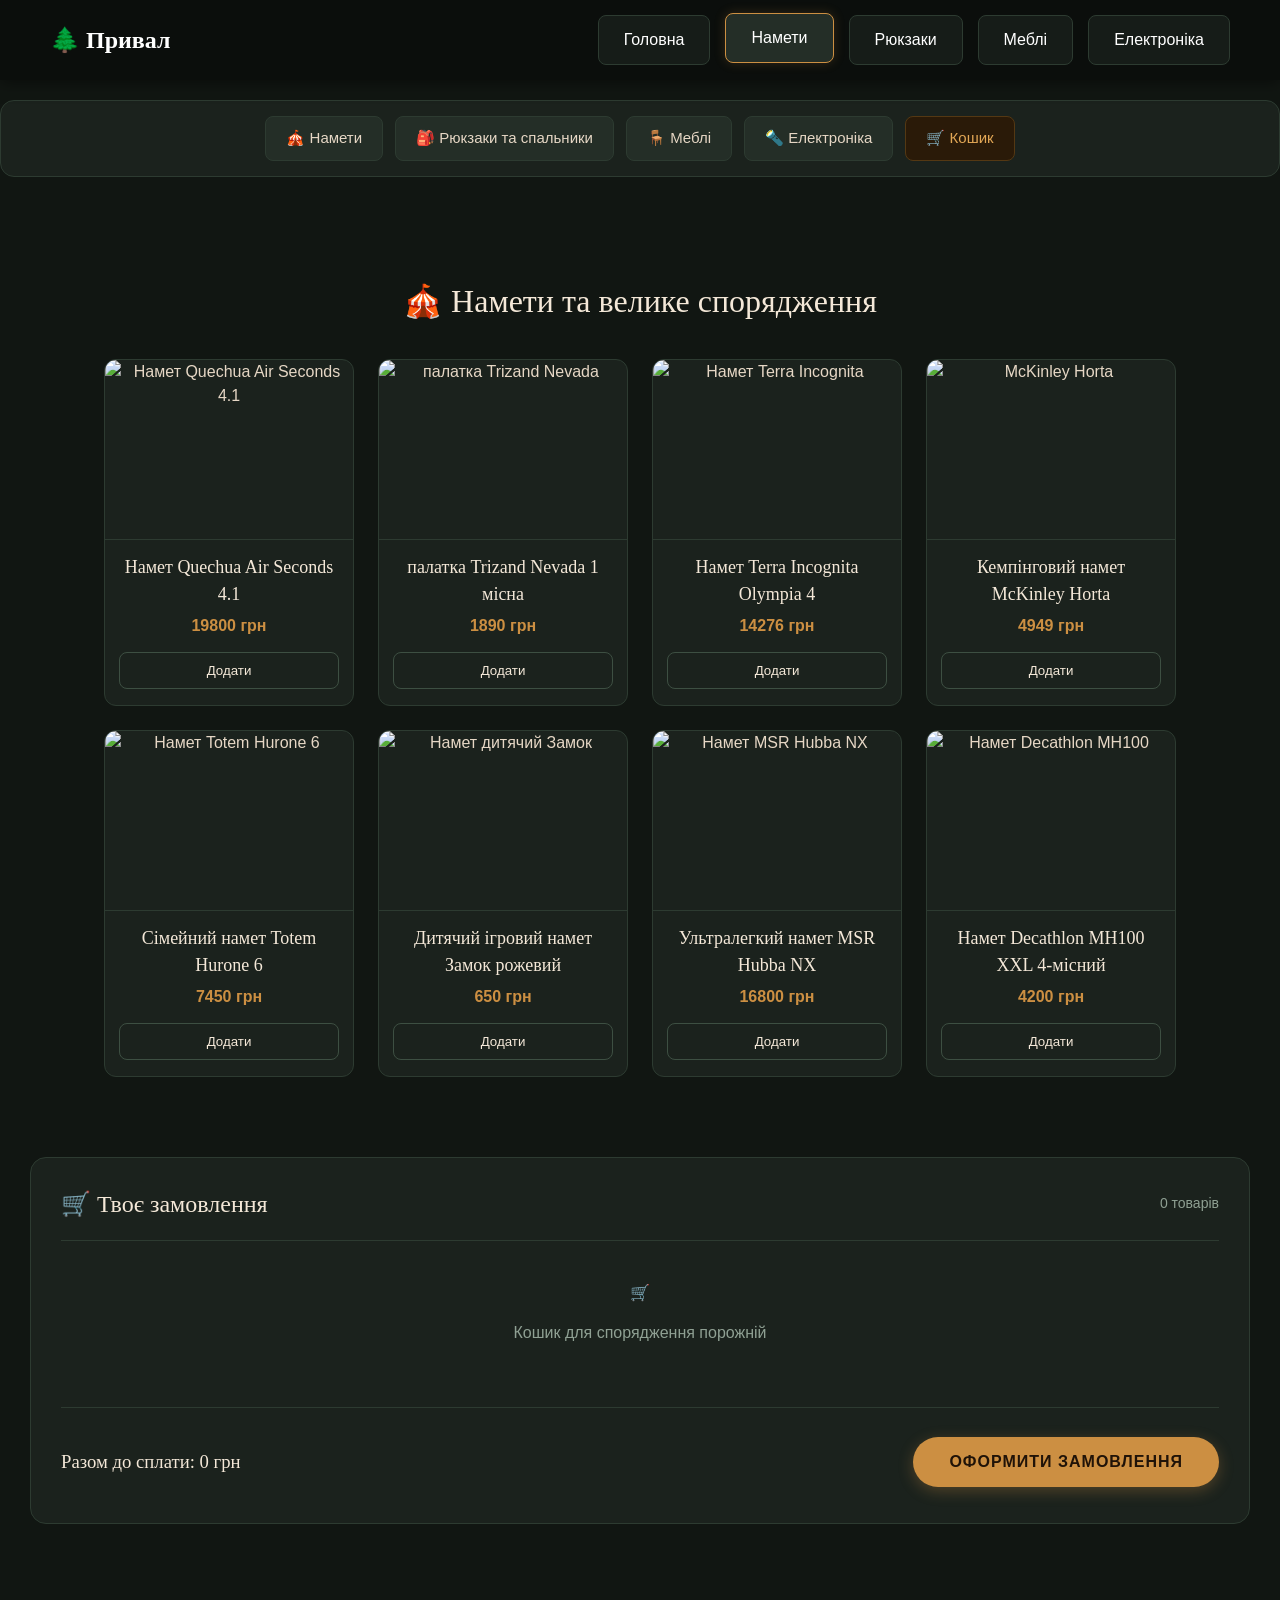
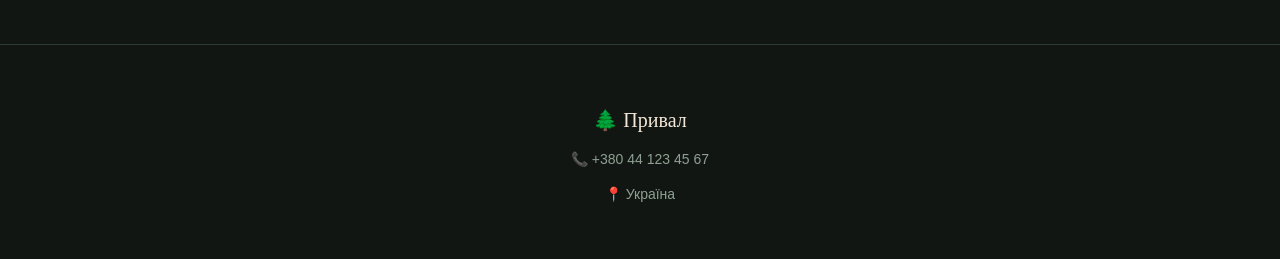
==== commit 2e849445: "розподілив все по різних вкладках" ====
--- a/catalog.html
+++ b/catalog.html
@@ -3,7 +3,7 @@
 <head>
     <meta charset="UTF-8" />
     <meta name="viewport" content="width=device-width, initial-scale=1.0" />
-    <title>Привал — Спорядження</title>
+    <title>Привал — Намети</title>
     <link rel="stylesheet" href="./style.css">
 </head>
 <body>
@@ -12,17 +12,21 @@
       <div class="logo">🌲 Привал</div>
       <div class="nav-buttons">
         <a href="./index.html">Головна</a>
-        <a href="./catalog.html" class="active">Спорядження</a>
-        <a href="#cart">Кошик</a>
+        <a href="./tents.html" class="active">Намети</a>
+        <a href="./backpacks.html">Рюкзаки</a>
+        <a href="./furniture.html">Меблі</a>
+        <a href="./light.html">Електроніка</a>
       </div>
     </nav>
-<div class="category-nav">
-    <a href="#tents-section" class="category-link">🎪 Намети</a>
-    <a href="#backpacks-section" class="category-link">🎒 Рюкзаки та спальники</a>
-    <a href="#furniture-section" class="category-link">🪑 Меблі</a>
-    <a href="#light-section" class="category-link">🔦 Електроніка</a>
-    <a href="#cart" class="category-link cart-link">🛒 Кошик</a>
-</div>
+
+    <div class="category-nav">
+        <a href="./tents.html" class="category-link active">🎪 Намети</a>
+        <a href="./backpacks.html" class="category-link">🎒 Рюкзаки та спальники</a>
+        <a href="./furniture.html" class="category-link">🪑 Меблі</a>
+        <a href="./light.html" class="category-link">🔦 Електроніка</a>
+        <a href="#cart" class="category-link cart-link">🛒 Кошик</a>
+    </div>
+
     <main>
       <section id="tents-section" class="menu-section">
         <h2>🎪 Намети та велике спорядження</h2>
@@ -85,149 +89,13 @@
             </div>
 
         </div>
-      </section>
-
-      <section id="backpacks-section" class="menu-section sweets-section">
-        <h2>🎒 Компактне екіпірування та спальники</h2>
-        <div class="products">
-            
-            <div class="product">
-                <img src="https://encrypted-tbn0.gstatic.com/images?q=tbn:ANd9GcT2cmtRhwgiCjWRKOl-ixONSQwNOf71JXXwT1_d7si86Q&s" alt="Osprey Atmos" />
-                <h3>Рюкзак Osprey Atmos AG 50L</h3>
-                <p>16006 грн</p>
-                <button data-name="Рюкзак Osprey Atmos AG 50L" data-price="16006" class="add-to-cart-btn">Додати</button>
-            </div>
-
-            <div class="product">
-                <img src="https://encrypted-tbn0.gstatic.com/images?q=tbn:ANd9GcRXNEKpkPbyjF_1P_HJ2M8BvcJYbxiMODJ6AvcUxMdGiQ&s=10" alt="DryTide 50L" />
-                <h3>Рюкзак DryTide 50L Waterproof</h3>
-                <p>6511 грн</p>
-                <button data-name="Рюкзак DryTide 50L Waterproof" data-price="6511" class="add-to-cart-btn">Додати</button>
-            </div>
-
-            <div class="product">
-                <img src="https://encrypted-tbn0.gstatic.com/images?q=tbn:ANd9GcT_lwdQkHltQ5ksGExZJE8_54b4TreEn6GZtsTHi8s6Sg&s=10" alt="Trakker Big Snooze" />
-                <h3>Спальник Trakker Big Snooze+</h3>
-                <p>3590 грн</p>
-                <button data-name="Спальник Trakker Big Snooze+" data-price="3590" class="add-to-cart-btn">Додати</button>
-            </div>
-
-            <div class="product">
-                <img src="https://encrypted-tbn0.gstatic.com/images?q=tbn:ANd9GcQDCQvD3LOGtMGoW2zZNyG5w7L44phdWJ2-dyPyddqbFA&s=10" alt="Snow Peak" />
-                <h3>Пальник Газовий Snow Peak GS-600</h3>
-                <p>5640 грн</p>
-                <button data-name="Пальник Газовий Snow Peak GS-600" data-price="5640" class="add-to-cart-btn">Додати</button>
-            </div>
-
-            <div class="product">
-                <img src="https://encrypted-tbn0.gstatic.com/images?q=tbn:ANd9GcQsJdsE_6s2ZTk6Y0OGeMjMTb0DATrlN9b-CiMWX2zu_g&s=10" alt="Рюкзак Canon Deluxe" />
-                <h3>Фоторюкзак Canon Deluxe 200EG</h3>
-                <p>2850 грн</p>
-                <button data-name="Фоторюкзак Canon Deluxe 200EG" data-price="2850" class="add-to-cart-btn">Додати</button>
-            </div>
-
-            <div class="product">
-                <img src="https://encrypted-tbn0.gstatic.com/images?q=tbn:ANd9GcRE3Z5wslgxSepzAzuysk0x8zHdgDnPKK0cUUywMeY0CA&s=10" alt="Рюкзак Skif Outdoor" />
-                <h3>Рюкзак Skif Outdoor Adventure 35L</h3>
-                <p>1920 грн</p>
-                <button data-name="Рюкзак Skif Outdoor Adventure 35L" data-price="1920" class="add-to-cart-btn">Додати</button>
-            </div>
-
-            <div class="product">
-                <img src="https://encrypted-tbn0.gstatic.com/images?q=tbn:ANd9GcQEALBiUFRV16kk3_KQtS_4ieXlb3KCxakedNrBPGHe6g&s=10" alt="Спальник M-Tac" />
-                <h3>Спальний мішок M-Tac Sleeping Bag</h3>
-                <p>2400 грн</p>
-                <button data-name="Спальний мішок M-Tac Sleeping Bag" data-price="2400" class="add-to-cart-btn">Додати</button>
-            </div>
-
-            <div class="product">
-                <img src="https://encrypted-tbn0.gstatic.com/images?q=tbn:ANd9GcSDzmlpJXUYnE6jF1vp_dxUkB-JllXxkQiWUwvAvIAi6A&s=10" alt="Міні плита газова" />
-                <h3>Портативна міні плита Mini Gas Stove</h3>
-                <p>580 грн</p>
-                <button data-name="Портативна міні плита Mini Gas Stove" data-price="580" class="add-to-cart-btn">Додати</button>
-            </div>
-
-        </div>
-      </section>
-
-      <section id="furniture-section" class="menu-section sweets-section">
-        <h2>🪑 Складані туристичні меблі</h2>
-        <div class="products">
-
-            <div class="product">
-                <img src="https://encrypted-tbn0.gstatic.com/images?q=tbn:ANd9GcTdflUGpQfJxn2GHNIAqwxdQEAEHhY_jyyeY2CEJde9TQ&s=10" alt="Стілець кемпінговий" />
-                <h3>Розкладне крісло Ranger Сomfort</h3>
-                <p>1350 грн</p>
-                <button data-name="Розкладне крісло Ranger Сomfort" data-price="1350" class="add-to-cart-btn">Додати</button>
-            </div>
-
-            <div class="product">
-                <img src="https://encrypted-tbn0.gstatic.com/images?q=tbn:ANd9GcTH3IIzLHOtryhhZO8ZBywYZdwYR02qqs7QQ7ubnb0oaw&s=10" alt="Стіл туристичний" />
-                <h3>Алюмінієвий складаний стіл Skif Outdoor</h3>
-                <p>1790 грн</p>
-                <button data-name="Алюмінієвий складаний стіл Skif Outdoor" data-price="1790" class="add-to-cart-btn">Додати</button>
-            </div>
-
-            <div class="product">
-                <img src="https://encrypted-tbn0.gstatic.com/images?q=tbn:ANd9GcRDrI8OvHsIaos975y4f13uz5MN0PJd1yhWqktp4XcLDA&s=10" alt="Розкладачка кемпінгова" />
-                <h3>Туристичне ліжко-розкладачка Tramp</h3>
-                <p>3100 грн</p>
-                <button data-name="Туристичне ліжко-розкладачка Tramp" data-price="3100" class="add-to-cart-btn">Додати</button>
-            </div>
-
-            <div class="product">
-                <img src="https://encrypted-tbn0.gstatic.com/images?q=tbn:ANd9GcSlDhKOViggbY2latgwT9XlXoSh3HjhUq-RtdrhSk61PQ&s" alt="Гамак" />
-                <h3>Надлегкий туристичний гамак Naturehike</h3>
-                <p>850_грн</p>
-                <button data-name="Надлегкий туристичний гамак Naturehike" data-price="850" class="add-to-cart-btn">Додати</button>
-            </div>
-
-        </div>
-      </section>
-
-      <section id="light-section" class="menu-section sweets-section">
-        <h2>🔦 Освітлення та електроніка</h2>
-        <div class="products">
-
-            <div class="product">
-                <img src="https://encrypted-tbn0.gstatic.com/images?q=tbn:ANd9GcSqBwigDRnHeqgajMOLC395SH5k0czQbXFgnEVcOZtc_w&s=10" alt="Налобний ліхтар" />
-                <h3>Налобний ліхтар Petzl Tikka</h3>
-                <p>1650 грн</p>
-                <button data-name="Налобний ліхтар Petzl Tikka" data-price="1650" class="add-to-cart-btn">Додати</button>
-            </div>
-
-            <div class="product">
-                <img src="https://encrypted-tbn0.gstatic.com/images?q=tbn:ANd9GcQk6gBSgEDOpIlissCziC9yOj-El2ph5dLHRrPTxfGx4w&s=10" alt="Кемпінгова лампа" />
-                <h3>Кемпінговий ліхтар-лампа лампа Tramp</h3>
-                <p>720 грн</p>
-                <button data-name="Кемпінговий ліхтар-лампа лампа Tramp" data-price="720" class="add-to-cart-btn">Додати</button>
-            </div>
-
-            <div class="product">
-                <img src="https://encrypted-tbn0.gstatic.com/images?q=tbn:ANd9GcQX1rL77N_7gwB_0orhGnNUqO9N9eS5ko6TQPp7tkyEQw&s=10" alt="Сонячна панель" />
-                <h3>Портативна сонячна панель 21W</h3>
-                <p>2900 грн</p>
-                <button data-name="Портативна сонячна панельа панель 21W" data-price="2900" class="add-to-cart-btn">Додати</button>
-            </div>
-
-            <div class="product">
-                <img src="https://encrypted-tbn0.gstatic.com/images?q=tbn:ANd9GcTUUX1xxJdK6hk_4aSua-cYd8LAkMOqpKgHna9YnCTeVA&s" alt="Повербанк захищений" />
-                <h3>Захищений PowerBank 20000mAh IP67</h3>
-                <p>1850 грн</p>
-                <button data-name="Захищений PowerBank 20000mAh IP67" data-price="1850" class="add-to-cart-btn">Додати</button>
-            </div>
-
-        </div>
-      </section>
-
+</section>
       <section class="cart-section" id="cart">
         <div class="cart-header">
           <h2>🛒 Твоє замовлення</h2>
           <span id="cartCount">0 товарів</span>
         </div>
-
         <div id="cartItems"></div>
-
         <div class="cart-bottom">
           <h3>Разом до сплати: <span id="total">0</span> грн</h3>
           <button class="order-btn" id="orderBtn">Оформити замовлення</button>
